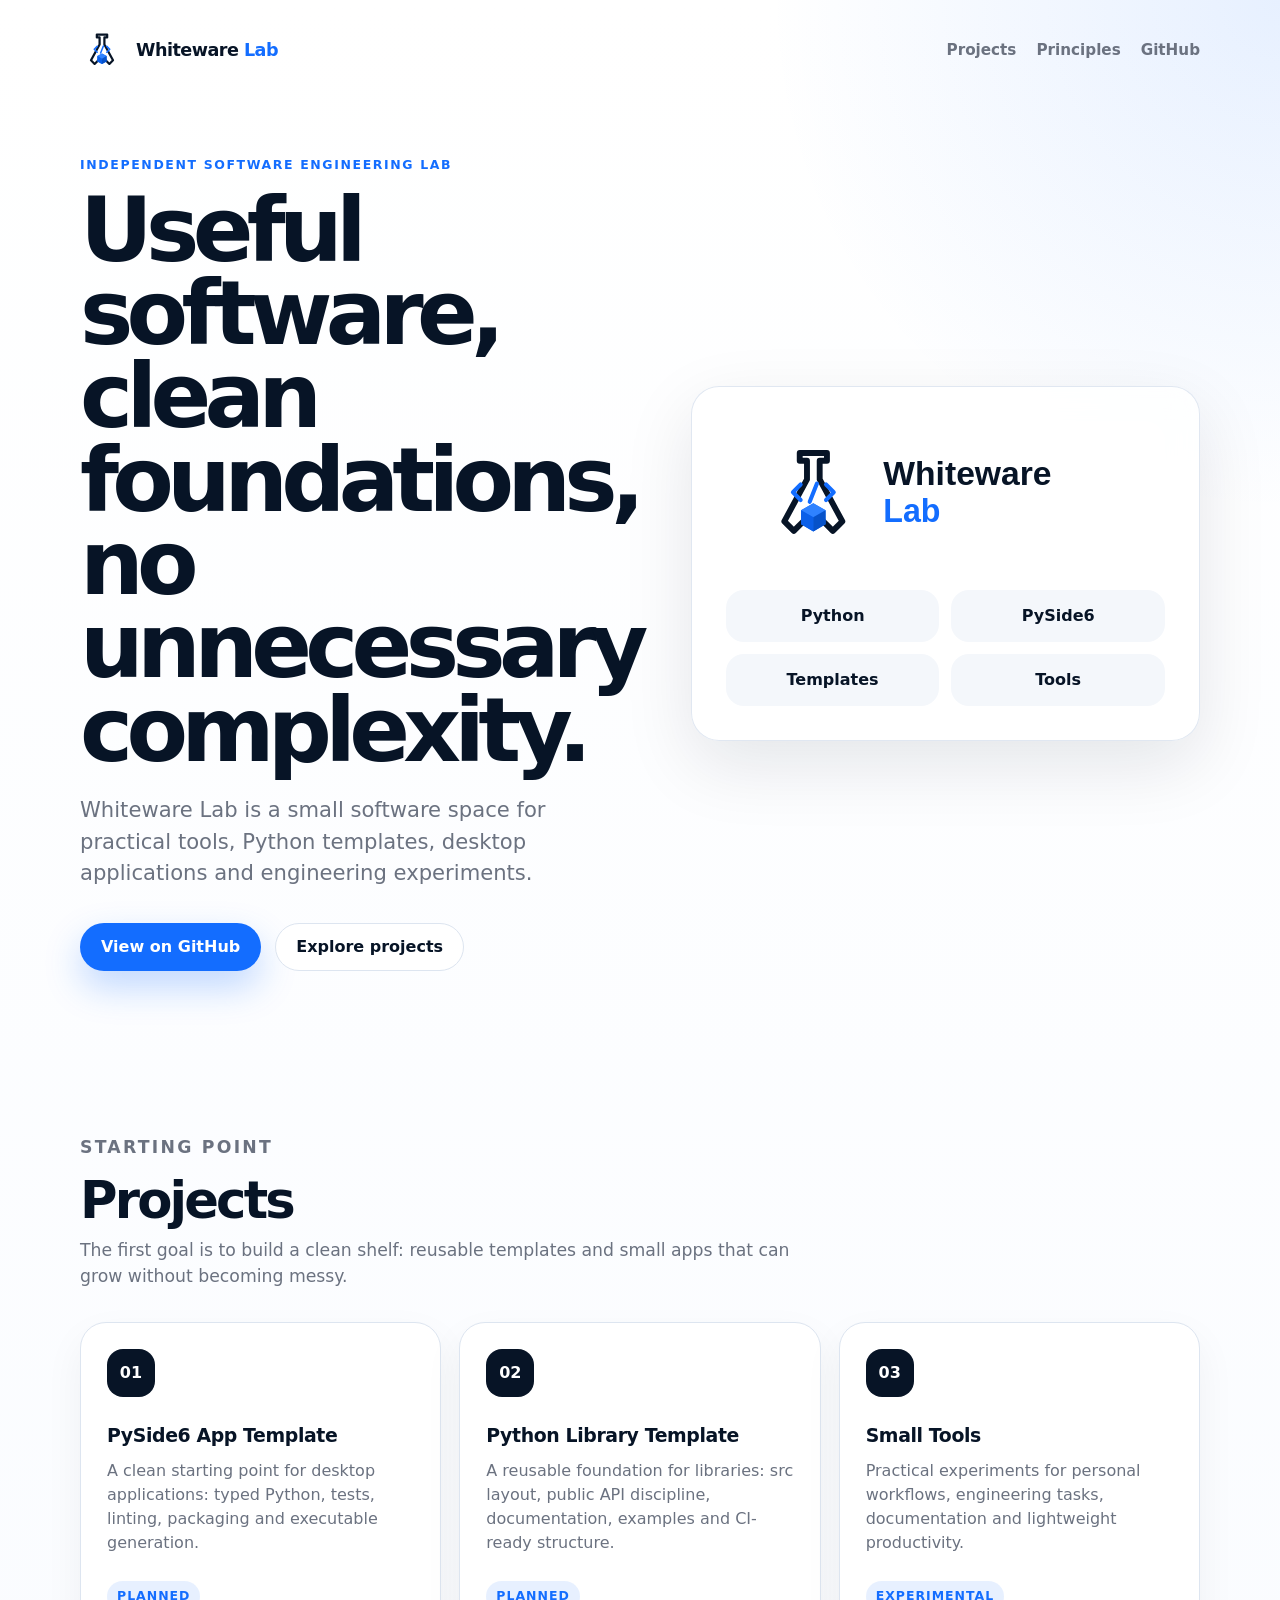
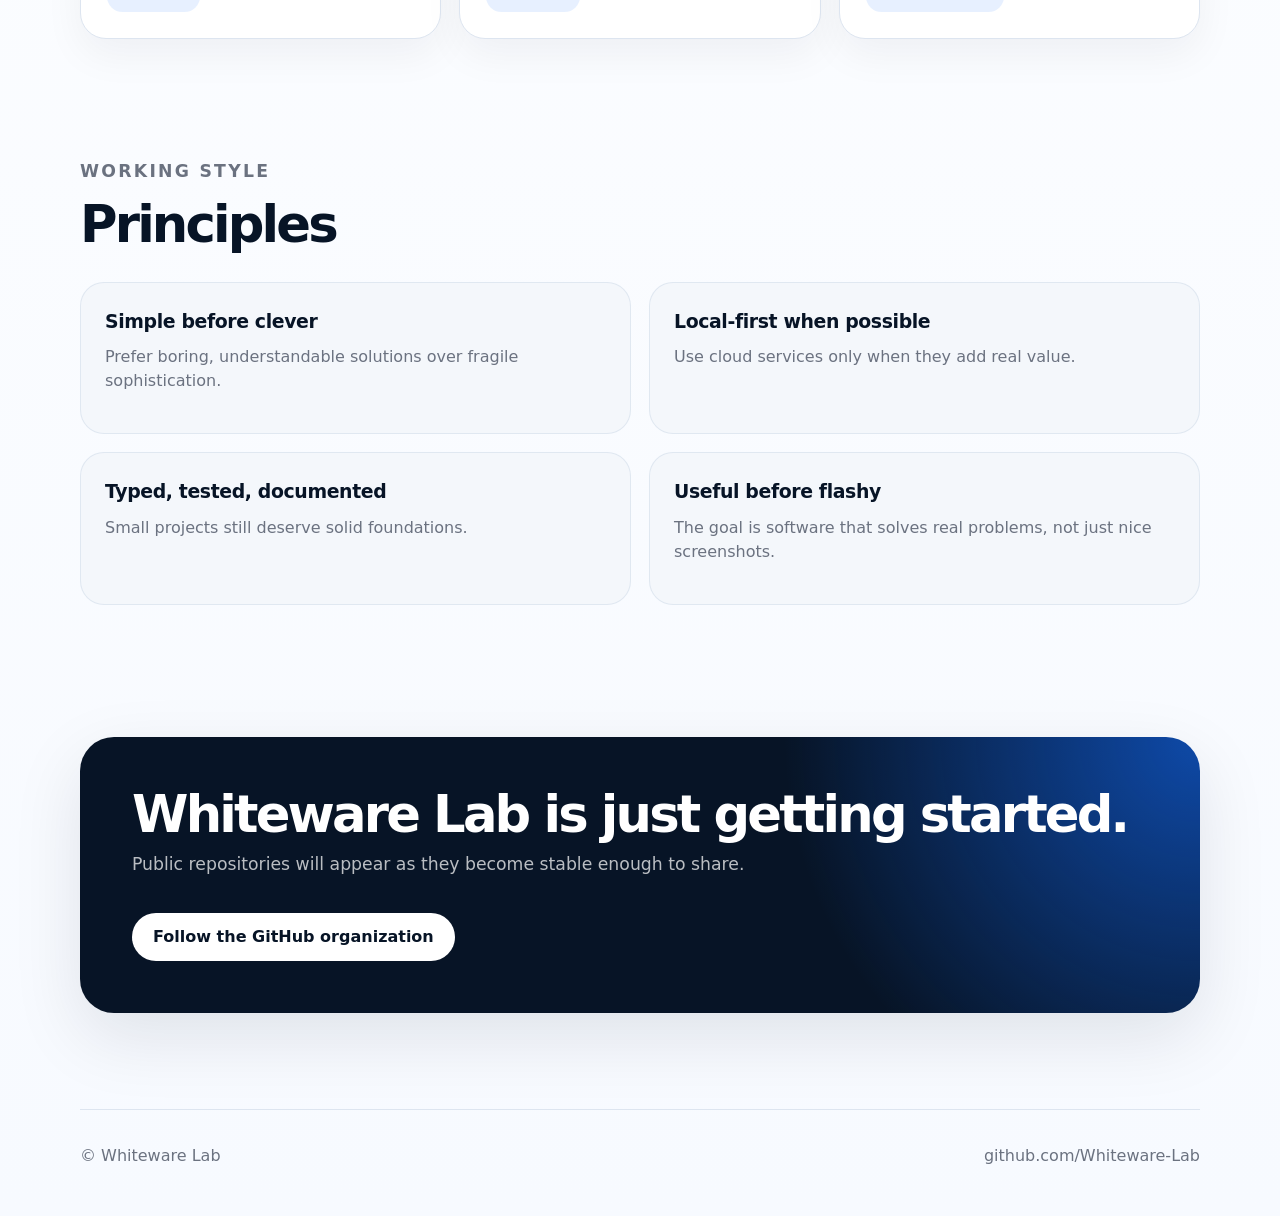
==== index.html @ f5d69e14 "Add preliminary landing page" ====
<!doctype html>
<html lang="en">
<head>
  <meta charset="utf-8">
  <meta name="viewport" content="width=device-width, initial-scale=1">
  <title>Whiteware Lab</title>
  <meta name="description" content="Whiteware Lab builds practical software tools, Python templates and engineering experiments.">
  <meta name="theme-color" content="#071426">

  <meta property="og:title" content="Whiteware Lab">
  <meta property="og:description" content="Useful software, clean foundations, no unnecessary complexity.">
  <meta property="og:type" content="website">
  <meta property="og:image" content="assets/brand/whiteware-lab-logo-full.png">

  <link rel="icon" href="assets/brand/whiteware-lab-mark.png">
  <link rel="stylesheet" href="styles.css">
</head>
<body>
  <header class="site-header">
    <a class="brand" href="#" aria-label="Whiteware Lab home">
      <img src="assets/brand/whiteware-lab-mark.svg" alt="" class="brand-mark">
      <span class="brand-text">Whiteware <strong>Lab</strong></span>
    </a>

    <nav class="site-nav" aria-label="Main navigation">
      <a href="#projects">Projects</a>
      <a href="#principles">Principles</a>
      <a href="https://github.com/Whiteware-Lab">GitHub</a>
    </nav>
  </header>

  <main>
    <section class="hero">
      <div class="hero-copy">
        <p class="eyebrow">Independent software engineering lab</p>
        <h1>Useful software, clean foundations, no unnecessary complexity.</h1>
        <p class="lead">
          Whiteware Lab is a small software space for practical tools, Python templates,
          desktop applications and engineering experiments.
        </p>
        <div class="hero-actions">
          <a class="button primary" href="https://github.com/Whiteware-Lab">View on GitHub</a>
          <a class="button secondary" href="#projects">Explore projects</a>
        </div>
      </div>

      <div class="hero-card" aria-label="Whiteware Lab identity card">
        <img src="assets/brand/whiteware-lab-logo-full.svg" alt="Whiteware Lab logo" class="logo-full">
        <div class="signal-grid">
          <span>Python</span>
          <span>PySide6</span>
          <span>Templates</span>
          <span>Tools</span>
        </div>
      </div>
    </section>

    <section class="section" id="projects">
      <div class="section-heading">
        <p class="eyebrow">Starting point</p>
        <h2>Projects</h2>
        <p>
          The first goal is to build a clean shelf: reusable templates and small apps
          that can grow without becoming messy.
        </p>
      </div>

      <div class="cards">
        <article class="card">
          <div class="card-icon">01</div>
          <h3>PySide6 App Template</h3>
          <p>
            A clean starting point for desktop applications: typed Python, tests,
            linting, packaging and executable generation.
          </p>
          <span class="status">planned</span>
        </article>

        <article class="card">
          <div class="card-icon">02</div>
          <h3>Python Library Template</h3>
          <p>
            A reusable foundation for libraries: src layout, public API discipline,
            documentation, examples and CI-ready structure.
          </p>
          <span class="status">planned</span>
        </article>

        <article class="card">
          <div class="card-icon">03</div>
          <h3>Small Tools</h3>
          <p>
            Practical experiments for personal workflows, engineering tasks,
            documentation and lightweight productivity.
          </p>
          <span class="status">experimental</span>
        </article>
      </div>
    </section>

    <section class="section principles" id="principles">
      <div class="section-heading">
        <p class="eyebrow">Working style</p>
        <h2>Principles</h2>
      </div>

      <div class="principle-list">
        <div>
          <h3>Simple before clever</h3>
          <p>Prefer boring, understandable solutions over fragile sophistication.</p>
        </div>
        <div>
          <h3>Local-first when possible</h3>
          <p>Use cloud services only when they add real value.</p>
        </div>
        <div>
          <h3>Typed, tested, documented</h3>
          <p>Small projects still deserve solid foundations.</p>
        </div>
        <div>
          <h3>Useful before flashy</h3>
          <p>The goal is software that solves real problems, not just nice screenshots.</p>
        </div>
      </div>
    </section>

    <section class="cta">
      <h2>Whiteware Lab is just getting started.</h2>
      <p>
        Public repositories will appear as they become stable enough to share.
      </p>
      <a class="button primary" href="https://github.com/Whiteware-Lab">Follow the GitHub organization</a>
    </section>
  </main>

  <footer class="site-footer">
    <span>© Whiteware Lab</span>
    <a href="https://github.com/Whiteware-Lab">github.com/Whiteware-Lab</a>
  </footer>
</body>
</html>
---- styles.css ----
:root {
  --navy: #071426;
  --blue: #136DFF;
  --white: #FFFFFF;
  --light: #F4F7FB;
  --line: #DDE5F0;
  --muted: #6B7280;
  --shadow: 0 24px 70px rgba(7, 20, 38, 0.10);
  --radius: 28px;
}

* {
  box-sizing: border-box;
}

html {
  scroll-behavior: smooth;
}

body {
  margin: 0;
  font-family: Inter, ui-sans-serif, system-ui, -apple-system, BlinkMacSystemFont, "Segoe UI", sans-serif;
  color: var(--navy);
  background:
    radial-gradient(circle at top right, rgba(19, 109, 255, 0.10), transparent 32rem),
    linear-gradient(180deg, #FFFFFF 0%, #F7FAFF 100%);
  line-height: 1.5;
}

a {
  color: inherit;
  text-decoration: none;
}

.site-header {
  width: min(1120px, calc(100% - 32px));
  margin: 0 auto;
  padding: 28px 0;
  display: flex;
  align-items: center;
  justify-content: space-between;
  gap: 24px;
}

.brand {
  display: inline-flex;
  align-items: center;
  gap: 12px;
  font-weight: 800;
  letter-spacing: -0.03em;
  font-size: 1.1rem;
}

.brand-mark {
  width: 44px;
  height: 44px;
  display: block;
}

.brand-text strong {
  color: var(--blue);
}

.site-nav {
  display: flex;
  align-items: center;
  gap: 20px;
  color: var(--muted);
  font-weight: 650;
  font-size: 0.95rem;
}

.site-nav a:hover {
  color: var(--blue);
}

.hero {
  width: min(1120px, calc(100% - 32px));
  min-height: 72vh;
  margin: 0 auto;
  display: grid;
  grid-template-columns: 1.05fr 0.95fr;
  gap: 48px;
  align-items: center;
  padding: 56px 0 88px;
}

.eyebrow {
  margin: 0 0 14px;
  color: var(--blue);
  text-transform: uppercase;
  letter-spacing: 0.13em;
  font-weight: 800;
  font-size: 0.78rem;
}

h1, h2, h3, p {
  margin-top: 0;
}

h1 {
  max-width: 720px;
  margin-bottom: 22px;
  font-size: clamp(3rem, 7vw, 6.4rem);
  line-height: 0.93;
  letter-spacing: -0.075em;
}

.lead {
  max-width: 650px;
  color: var(--muted);
  font-size: clamp(1.08rem, 2vw, 1.32rem);
}

.hero-actions {
  display: flex;
  flex-wrap: wrap;
  gap: 14px;
  margin-top: 34px;
}

.button {
  display: inline-flex;
  align-items: center;
  justify-content: center;
  min-height: 48px;
  padding: 0 20px;
  border-radius: 999px;
  font-weight: 800;
  border: 1px solid transparent;
  transition: transform 160ms ease, box-shadow 160ms ease, border-color 160ms ease;
}

.button:hover {
  transform: translateY(-1px);
}

.button.primary {
  color: white;
  background: var(--blue);
  box-shadow: 0 16px 36px rgba(19, 109, 255, 0.26);
}

.button.secondary {
  color: var(--navy);
  background: white;
  border-color: var(--line);
}

.hero-card {
  padding: 34px;
  border: 1px solid rgba(221, 229, 240, 0.90);
  border-radius: var(--radius);
  background: rgba(255, 255, 255, 0.76);
  box-shadow: var(--shadow);
  backdrop-filter: blur(14px);
}

.logo-full {
  width: 100%;
  display: block;
  border-radius: 22px;
  background: white;
}

.signal-grid {
  display: grid;
  grid-template-columns: repeat(2, 1fr);
  gap: 12px;
  margin-top: 22px;
}

.signal-grid span {
  padding: 14px 16px;
  border-radius: 18px;
  background: var(--light);
  color: var(--navy);
  font-weight: 800;
  text-align: center;
}

.section {
  width: min(1120px, calc(100% - 32px));
  margin: 0 auto;
  padding: 76px 0;
}

.section-heading {
  max-width: 720px;
  margin-bottom: 32px;
}

.section-heading h2,
.cta h2 {
  margin-bottom: 12px;
  font-size: clamp(2.1rem, 4vw, 3.8rem);
  line-height: 1;
  letter-spacing: -0.055em;
}

.section-heading p {
  color: var(--muted);
  font-size: 1.08rem;
}

.cards {
  display: grid;
  grid-template-columns: repeat(3, 1fr);
  gap: 18px;
}

.card {
  min-height: 270px;
  padding: 26px;
  border: 1px solid var(--line);
  border-radius: 26px;
  background: white;
  box-shadow: 0 16px 40px rgba(7, 20, 38, 0.05);
}

.card-icon {
  width: 48px;
  height: 48px;
  margin-bottom: 24px;
  display: grid;
  place-items: center;
  border-radius: 16px;
  color: white;
  background: var(--navy);
  font-weight: 900;
}

.card h3,
.principle-list h3 {
  margin-bottom: 10px;
  font-size: 1.18rem;
  letter-spacing: -0.02em;
}

.card p,
.principle-list p {
  color: var(--muted);
}

.status {
  display: inline-flex;
  margin-top: 10px;
  padding: 6px 10px;
  border-radius: 999px;
  background: rgba(19, 109, 255, 0.10);
  color: var(--blue);
  font-size: 0.78rem;
  font-weight: 900;
  text-transform: uppercase;
  letter-spacing: 0.08em;
}

.principles {
  padding-top: 44px;
}

.principle-list {
  display: grid;
  grid-template-columns: repeat(2, 1fr);
  gap: 18px;
}

.principle-list div {
  padding: 24px;
  border-radius: 24px;
  background: var(--light);
  border: 1px solid rgba(221, 229, 240, 0.85);
}

.cta {
  width: min(1120px, calc(100% - 32px));
  margin: 56px auto 96px;
  padding: 52px;
  border-radius: 34px;
  color: white;
  background:
    radial-gradient(circle at top right, rgba(19, 109, 255, 0.60), transparent 26rem),
    var(--navy);
  box-shadow: var(--shadow);
}

.cta p {
  max-width: 620px;
  color: rgba(255, 255, 255, 0.72);
  font-size: 1.08rem;
}

.cta .button.primary {
  margin-top: 18px;
  background: white;
  color: var(--navy);
  box-shadow: none;
}

.site-footer {
  width: min(1120px, calc(100% - 32px));
  margin: 0 auto;
  padding: 34px 0 48px;
  display: flex;
  justify-content: space-between;
  gap: 18px;
  color: var(--muted);
  border-top: 1px solid var(--line);
}

.site-footer a:hover {
  color: var(--blue);
}

@media (max-width: 860px) {
  .site-header {
    align-items: flex-start;
    flex-direction: column;
  }

  .site-nav {
    width: 100%;
    justify-content: space-between;
  }

  .hero {
    grid-template-columns: 1fr;
    min-height: auto;
    padding-top: 30px;
  }

  .cards,
  .principle-list {
    grid-template-columns: 1fr;
  }

  .cta {
    padding: 34px 24px;
  }

  .site-footer {
    flex-direction: column;
  }
}

@media (max-width: 520px) {
  .site-nav {
    gap: 12px;
    font-size: 0.88rem;
  }

  .hero-card {
    padding: 18px;
  }

  .signal-grid {
    grid-template-columns: 1fr;
  }

  .button {
    width: 100%;
  }
}
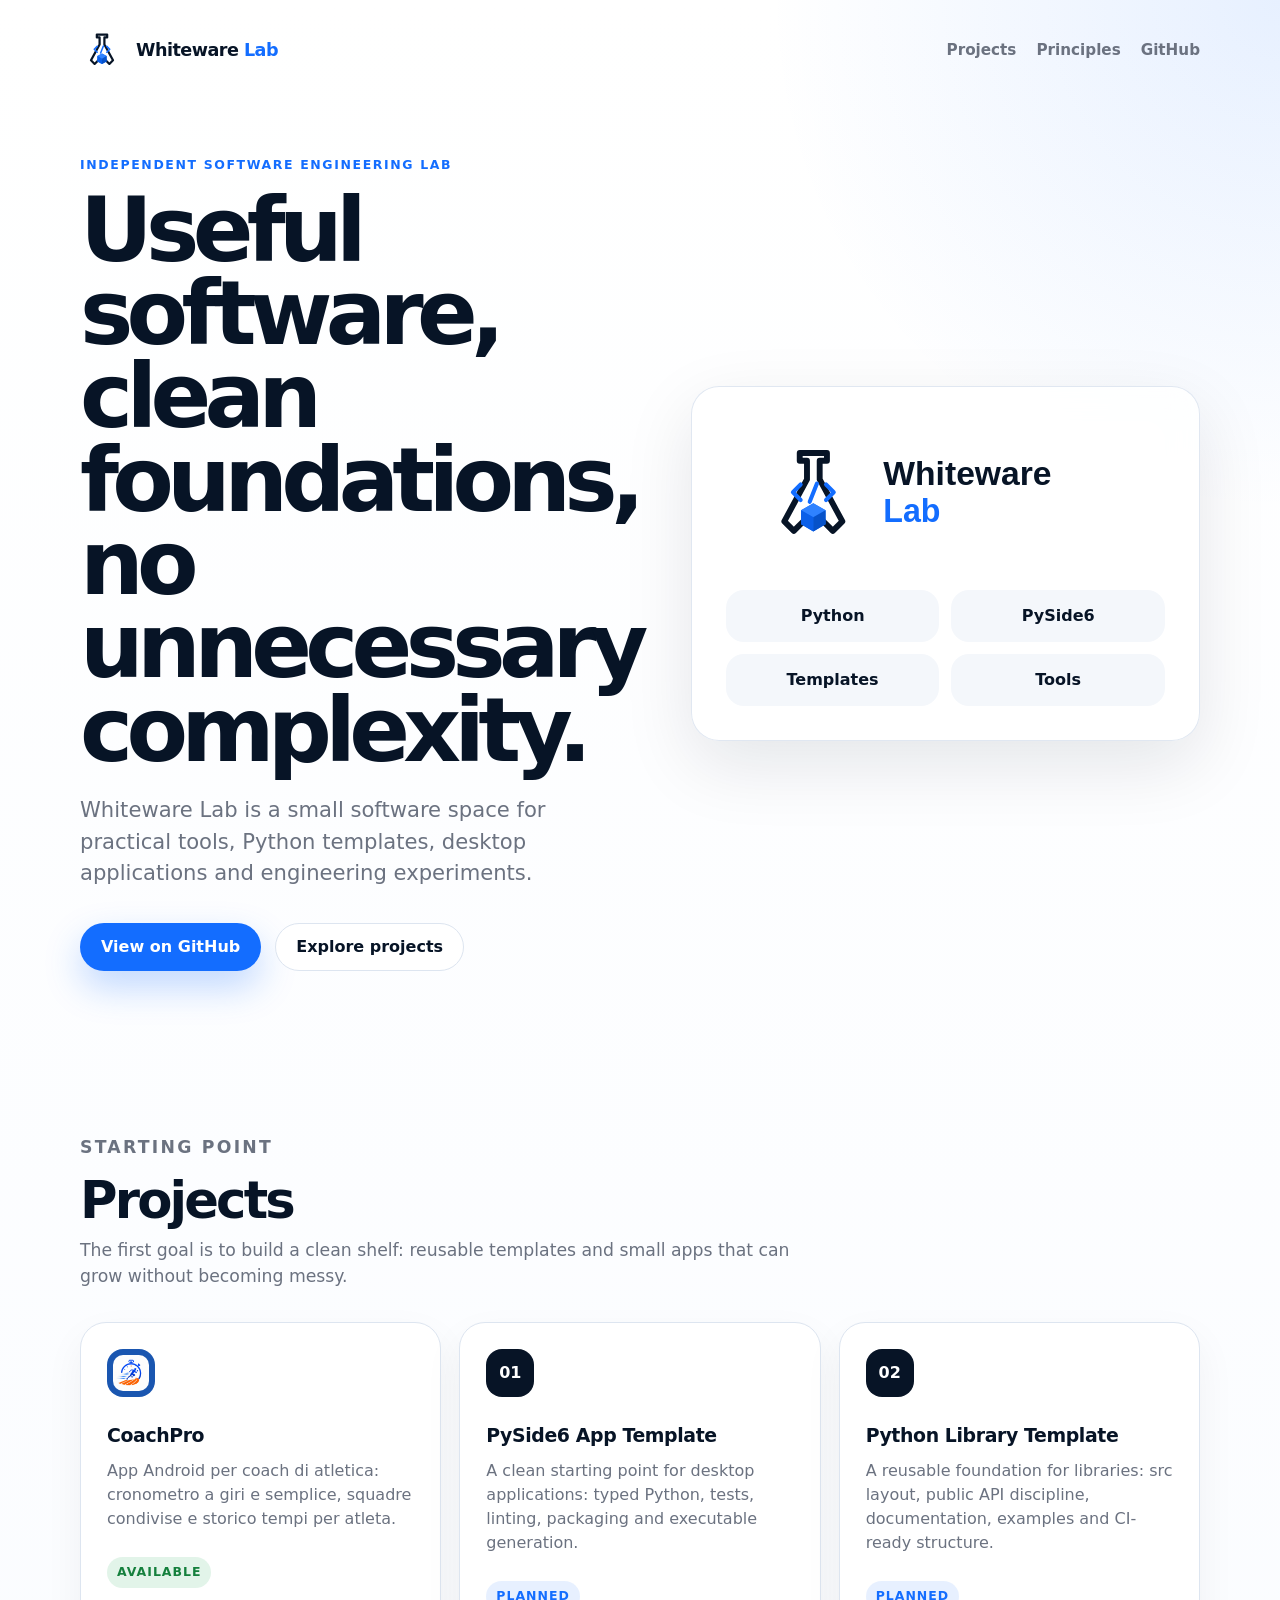
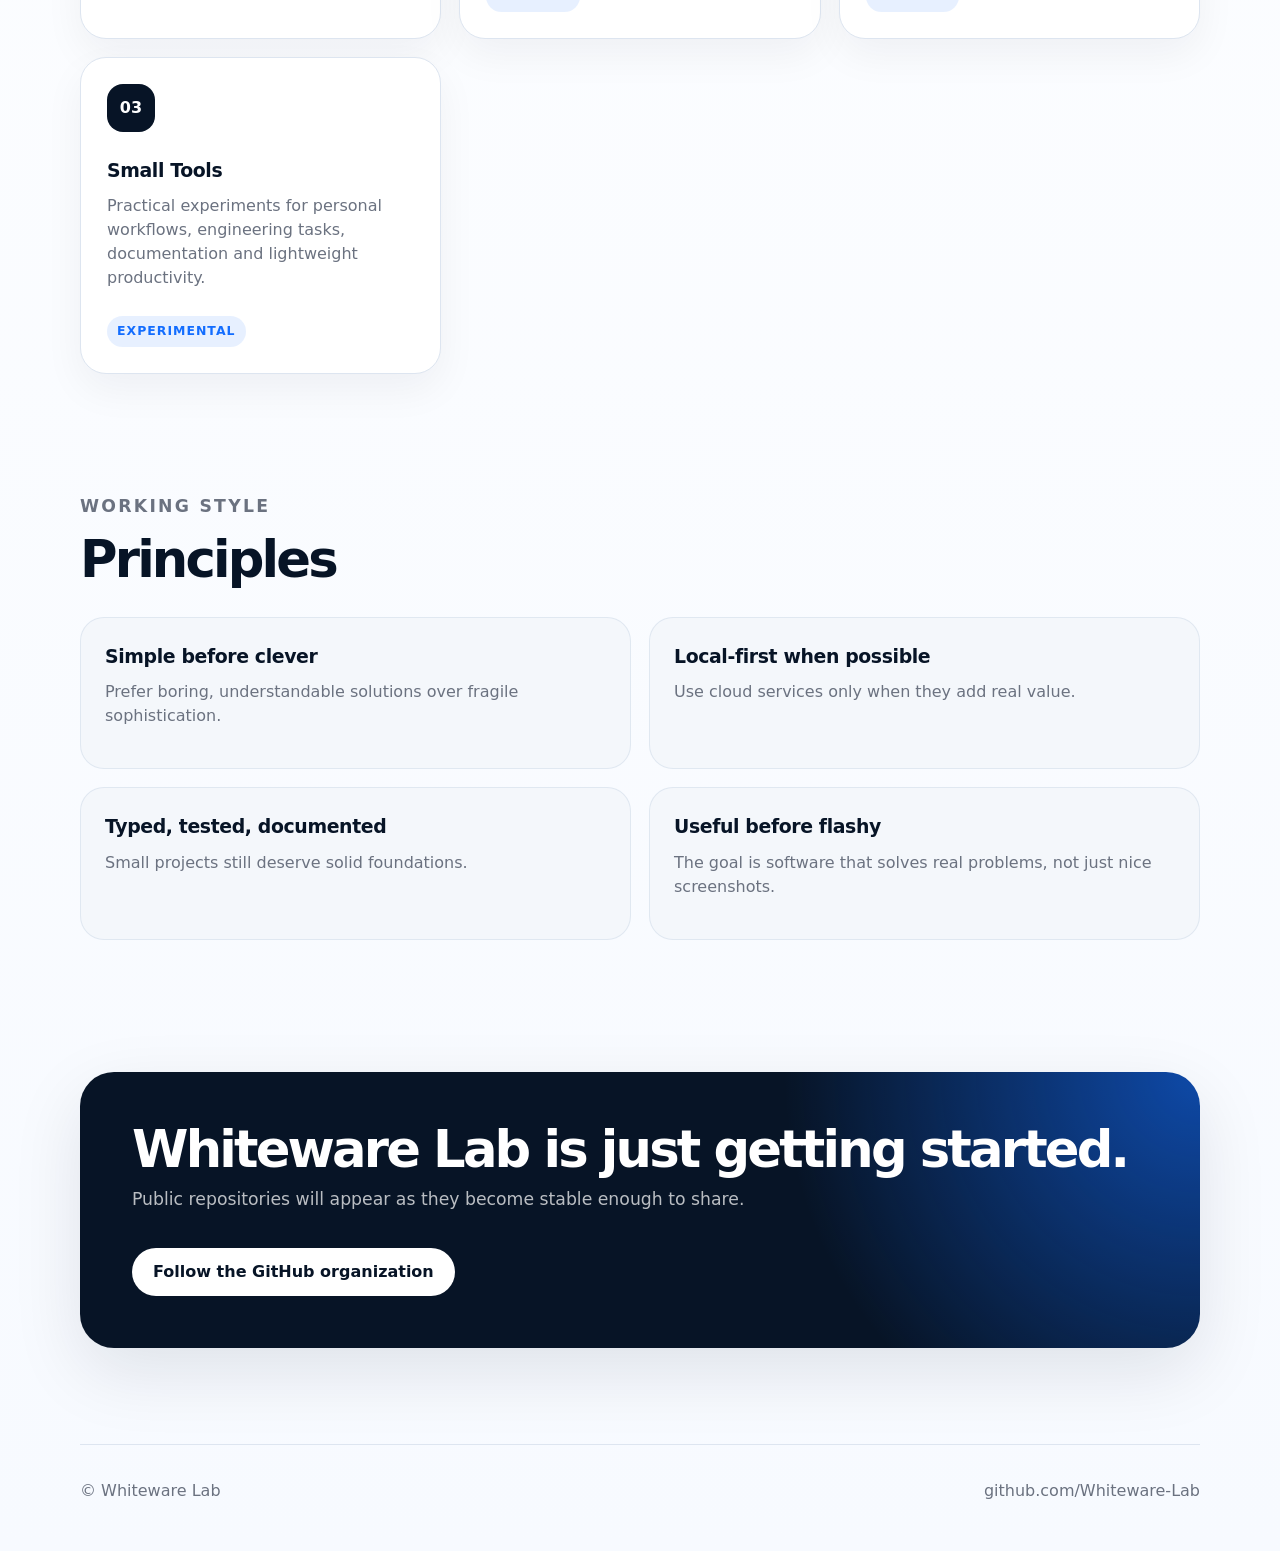
==== commit 3a36157d: "Add CoachPro product page and home project card. Co-authored-by: Cursor <cursoragent@cursor.com>" ====
--- a/index.html
+++ b/index.html
@@ -66,6 +66,18 @@
       </div>
 
       <div class="cards">
+        <a class="card card-link" href="coachpro/">
+          <div class="card-icon card-icon-image">
+            <img src="assets/coachpro/logo.png" alt="">
+          </div>
+          <h3>CoachPro</h3>
+          <p>
+            App Android per coach di atletica: cronometro a giri e semplice,
+            squadre condivise e storico tempi per atleta.
+          </p>
+          <span class="status available">available</span>
+        </a>
+
         <article class="card">
           <div class="card-icon">01</div>
           <h3>PySide6 App Template</h3>
--- a/styles.css
+++ b/styles.css
@@ -255,6 +255,128 @@
   letter-spacing: 0.08em;
 }
 
+.status.available {
+  background: rgba(22, 163, 74, 0.12);
+  color: #15803d;
+}
+
+.card-link {
+  display: block;
+  color: inherit;
+  transition: transform 160ms ease, box-shadow 160ms ease, border-color 160ms ease;
+}
+
+.card-link:hover {
+  transform: translateY(-2px);
+  border-color: rgba(19, 109, 255, 0.35);
+  box-shadow: 0 20px 48px rgba(7, 20, 38, 0.10);
+}
+
+.card-icon-image {
+  padding: 6px;
+  background: #1A56B0;
+  overflow: hidden;
+}
+
+.card-icon-image img {
+  width: 100%;
+  height: 100%;
+  object-fit: cover;
+  border-radius: 10px;
+}
+
+.product-hero {
+  width: min(1120px, calc(100% - 32px));
+  margin: 0 auto;
+  display: grid;
+  grid-template-columns: 1.05fr 0.95fr;
+  gap: 48px;
+  align-items: center;
+  padding: 56px 0 48px;
+}
+
+.product-hero h1 {
+  font-size: clamp(3rem, 7vw, 5.2rem);
+}
+
+.product-hero-card {
+  padding: 34px;
+  border: 1px solid rgba(221, 229, 240, 0.90);
+  border-radius: var(--radius);
+  background: rgba(255, 255, 255, 0.76);
+  box-shadow: var(--shadow);
+  backdrop-filter: blur(14px);
+}
+
+.product-logo {
+  width: 100%;
+  display: block;
+  border-radius: 22px;
+  background: #1A56B0;
+}
+
+.release-note {
+  margin-top: 18px;
+  max-width: 520px;
+  color: var(--muted);
+  font-size: 0.92rem;
+}
+
+.feature-list {
+  display: grid;
+  grid-template-columns: repeat(2, 1fr);
+  gap: 18px;
+}
+
+.feature-list div {
+  padding: 24px;
+  border-radius: 24px;
+  background: white;
+  border: 1px solid var(--line);
+  box-shadow: 0 12px 32px rgba(7, 20, 38, 0.04);
+}
+
+.install-section {
+  padding-top: 44px;
+}
+
+.install-steps {
+  margin: 0;
+  padding-left: 1.25rem;
+  max-width: 720px;
+  color: var(--muted);
+  font-size: 1.05rem;
+}
+
+.install-steps li {
+  margin-bottom: 16px;
+  padding-left: 8px;
+}
+
+.install-steps strong {
+  color: var(--navy);
+}
+
+.install-steps code {
+  padding: 2px 6px;
+  border-radius: 6px;
+  background: var(--light);
+  font-size: 0.92em;
+}
+
+.install-steps a {
+  color: var(--blue);
+  font-weight: 650;
+}
+
+.install-steps a:hover {
+  text-decoration: underline;
+}
+
+.product-cta {
+  margin-top: 24px;
+}
+
 .principles {
   padding-top: 44px;
 }
@@ -330,8 +452,14 @@
   }
 
   .cards,
-  .principle-list {
+  .principle-list,
+  .feature-list {
     grid-template-columns: 1fr;
+  }
+
+  .product-hero {
+    grid-template-columns: 1fr;
+    padding-top: 30px;
   }
 
   .cta {
